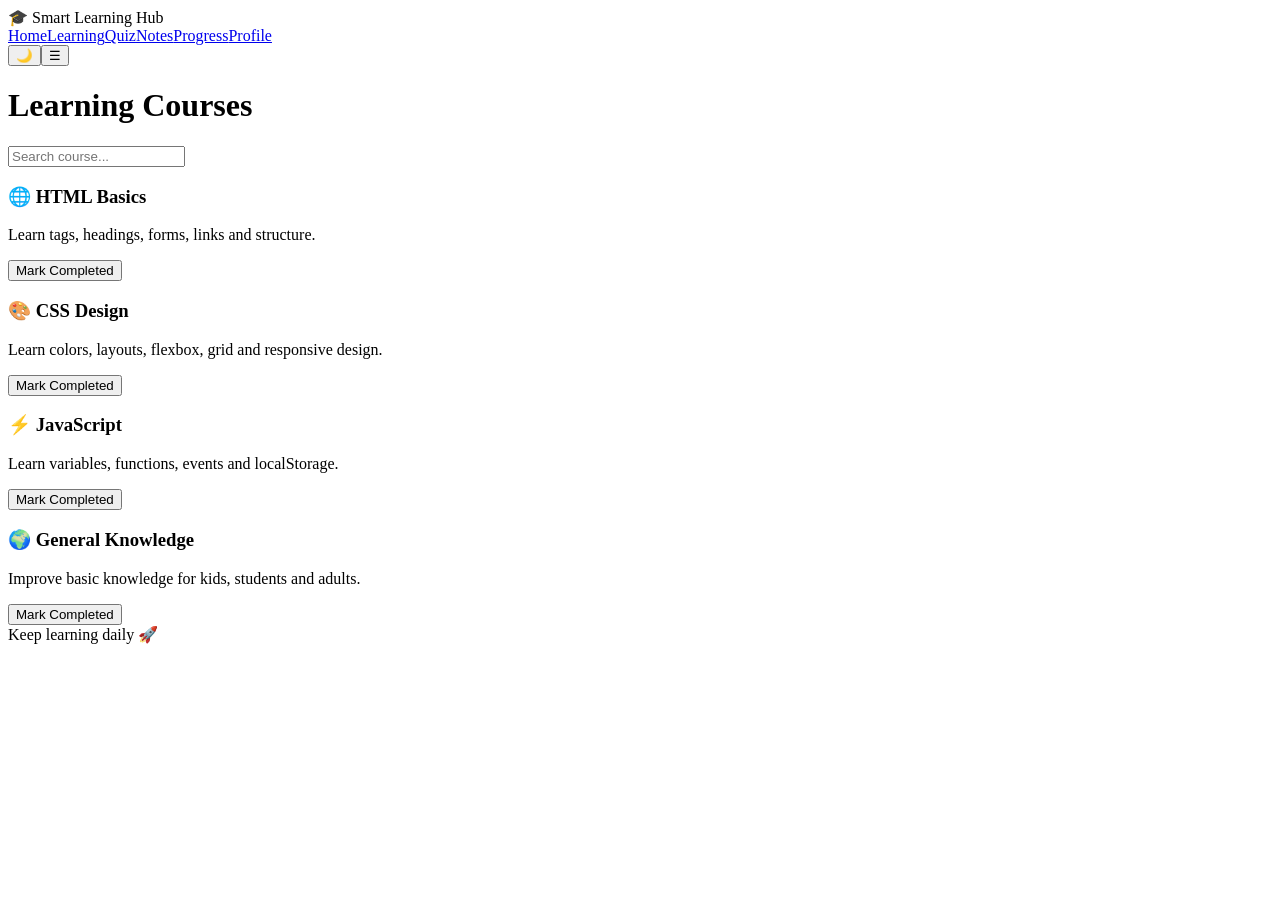
==== learning.html @ 0637847f "Add files via upload" ====
<!DOCTYPE html>
<html lang="en">
<head>
  <meta charset="UTF-8" />
  <meta name="viewport" content="width=device-width, initial-scale=1.0" />
  <title>Learning | Smart Learning Hub</title>
  <link rel="stylesheet" href="css/style.css" />
</head>
<body>
<header class="navbar">
  <div class="logo">🎓 Smart Learning Hub</div>
  <nav id="navLinks">
    <a href="index.html">Home</a><a href="learning.html">Learning</a><a href="quiz.html">Quiz</a><a href="notes.html">Notes</a><a href="progress.html">Progress</a><a href="profile.html">Profile</a>
  </nav>
  <button class="theme-btn" onclick="toggleTheme()">🌙</button><button class="menu-btn" onclick="toggleMenu()">☰</button>
</header>

<main class="container">
  <h1>Learning Courses</h1>
  <input class="search" id="searchCourse" placeholder="Search course..." onkeyup="filterCourses()" />
  <div class="cards" id="courseList">
    <div class="card course" data-title="HTML Basics"><h3>🌐 HTML Basics</h3><p>Learn tags, headings, forms, links and structure.</p><button onclick="completeLesson('HTML Basics')">Mark Completed</button></div>
    <div class="card course" data-title="CSS Design"><h3>🎨 CSS Design</h3><p>Learn colors, layouts, flexbox, grid and responsive design.</p><button onclick="completeLesson('CSS Design')">Mark Completed</button></div>
    <div class="card course" data-title="JavaScript"><h3>⚡ JavaScript</h3><p>Learn variables, functions, events and localStorage.</p><button onclick="completeLesson('JavaScript')">Mark Completed</button></div>
    <div class="card course" data-title="General Knowledge"><h3>🌍 General Knowledge</h3><p>Improve basic knowledge for kids, students and adults.</p><button onclick="completeLesson('General Knowledge')">Mark Completed</button></div>
  </div>
</main>
<footer>Keep learning daily 🚀</footer>
<script src="js/app.js"></script>
</body>
</html>
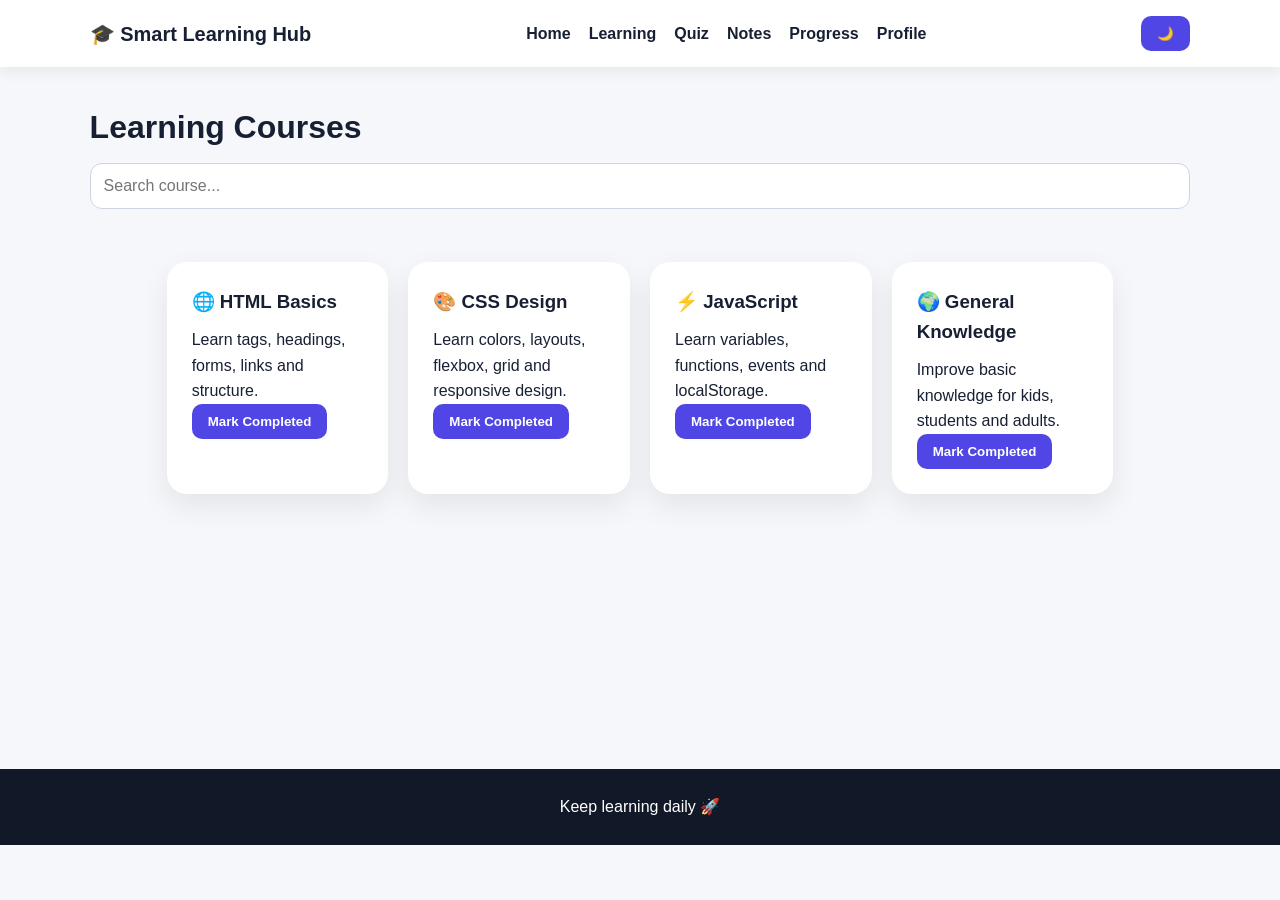
==== commit b9670170: "Update stylesheet and script paths in learning.html" ====
--- a/learning.html
+++ b/learning.html
@@ -4,7 +4,7 @@
   <meta charset="UTF-8" />
   <meta name="viewport" content="width=device-width, initial-scale=1.0" />
   <title>Learning | Smart Learning Hub</title>
-  <link rel="stylesheet" href="css/style.css" />
+  <link rel="stylesheet" href="style.css" />
 </head>
 <body>
 <header class="navbar">
@@ -26,6 +26,6 @@
   </div>
 </main>
 <footer>Keep learning daily 🚀</footer>
-<script src="js/app.js"></script>
+<script src="app.js"></script>
 </body>
 </html>
--- a/style.css
+++ b/style.css
@@ -0,0 +1 @@
+*{box-sizing:border-box;margin:0;padding:0;font-family:Arial,Helvetica,sans-serif}body{background:#f5f7fb;color:#172033;line-height:1.6}.dark{background:#101827;color:#f4f7fb}.navbar{display:flex;align-items:center;justify-content:space-between;padding:16px 7%;background:#ffffff;box-shadow:0 3px 15px rgba(0,0,0,.08);position:sticky;top:0;z-index:10}.dark .navbar,.dark .card,.dark .hero-card,.dark .stat,.dark input,.dark textarea,.dark select{background:#182235;color:#fff}.logo{font-weight:800;font-size:20px}nav a{color:inherit;text-decoration:none;margin:0 9px;font-weight:600}.theme-btn,.menu-btn,button,.btn{border:0;background:#4f46e5;color:white;padding:10px 16px;border-radius:10px;cursor:pointer;font-weight:700}.menu-btn{display:none}.secondary{background:#111827}.hero{min-height:78vh;display:grid;grid-template-columns:1.2fr .8fr;gap:30px;align-items:center;padding:60px 7%;background:linear-gradient(135deg,#eef2ff,#e0f2fe)}.dark .hero{background:linear-gradient(135deg,#111827,#1e293b)}.hero h1{font-size:50px;line-height:1.1;margin:12px 0}.hero p{font-size:18px;max-width:650px}.badge{display:inline-block;background:#dbeafe;color:#1d4ed8;padding:7px 12px;border-radius:999px;font-weight:800}.hero-card,.card,.stat{background:#fff;border-radius:20px;padding:25px;box-shadow:0 12px 30px rgba(0,0,0,.08)}.cards{display:grid;grid-template-columns:repeat(auto-fit,minmax(220px,1fr));gap:20px;padding:35px 7%}.card h3{margin-bottom:10px}.container{padding:35px 7%;min-height:78vh}.search,input,textarea,select{width:100%;padding:13px;margin:10px 0 18px;border:1px solid #ccd5e1;border-radius:12px;font-size:16px}textarea{min-height:150px;resize:vertical}.progress-line{width:100%;height:14px;background:#d7dce8;border-radius:20px;overflow:hidden;margin:15px 0}.progress-line span{display:block;height:100%;background:#4f46e5;border-radius:20px}.big{height:24px}.quiz-question{background:rgba(79,70,229,.08);padding:18px;border-radius:15px;margin:15px 0}.quiz-question label{display:block;margin:8px 0}.dashboard{display:grid;grid-template-columns:repeat(auto-fit,minmax(180px,1fr));gap:20px;margin:20px 0}.stat{text-align:center}.stat h2{font-size:35px;color:#4f46e5}.note-item{display:flex;justify-content:space-between;gap:10px;align-items:flex-start;background:rgba(79,70,229,.08);padding:15px;margin:12px 0;border-radius:15px}.profile-card{max-width:700px;margin:auto}footer{text-align:center;padding:25px;background:#111827;color:#fff}ul{padding-left:25px}#result{margin-top:20px;font-size:20px;font-weight:800}#leaderboard p{padding:10px;background:rgba(79,70,229,.08);border-radius:10px;margin:8px 0}@media(max-width:760px){.hero{grid-template-columns:1fr;padding-top:35px}.hero h1{font-size:36px}nav{display:none;position:absolute;right:7%;top:65px;background:#fff;padding:15px;border-radius:15px;box-shadow:0 10px 25px rgba(0,0,0,.15)}.dark nav{background:#182235}nav.show{display:flex;flex-direction:column}nav a{margin:8px}.menu-btn{display:inline-block}.cards{padding:25px 5%}.container{padding:25px 5%}}
